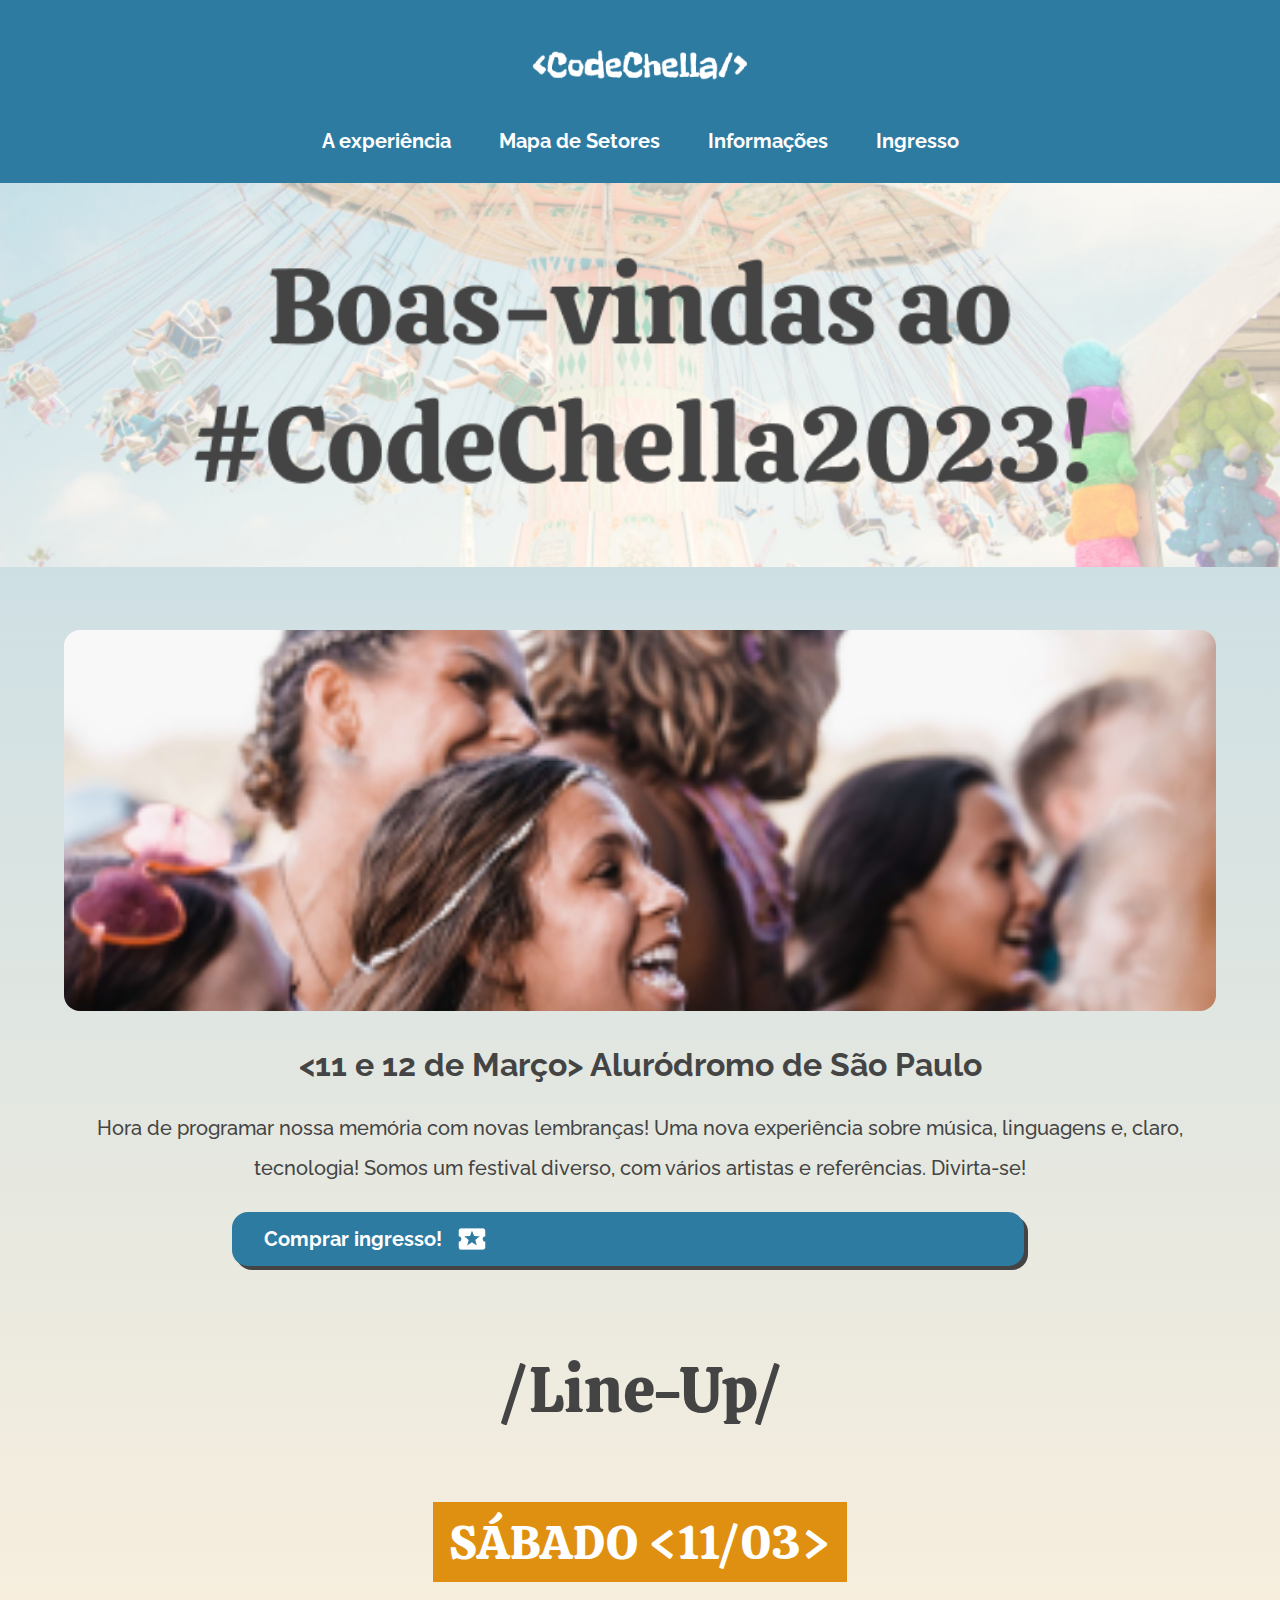
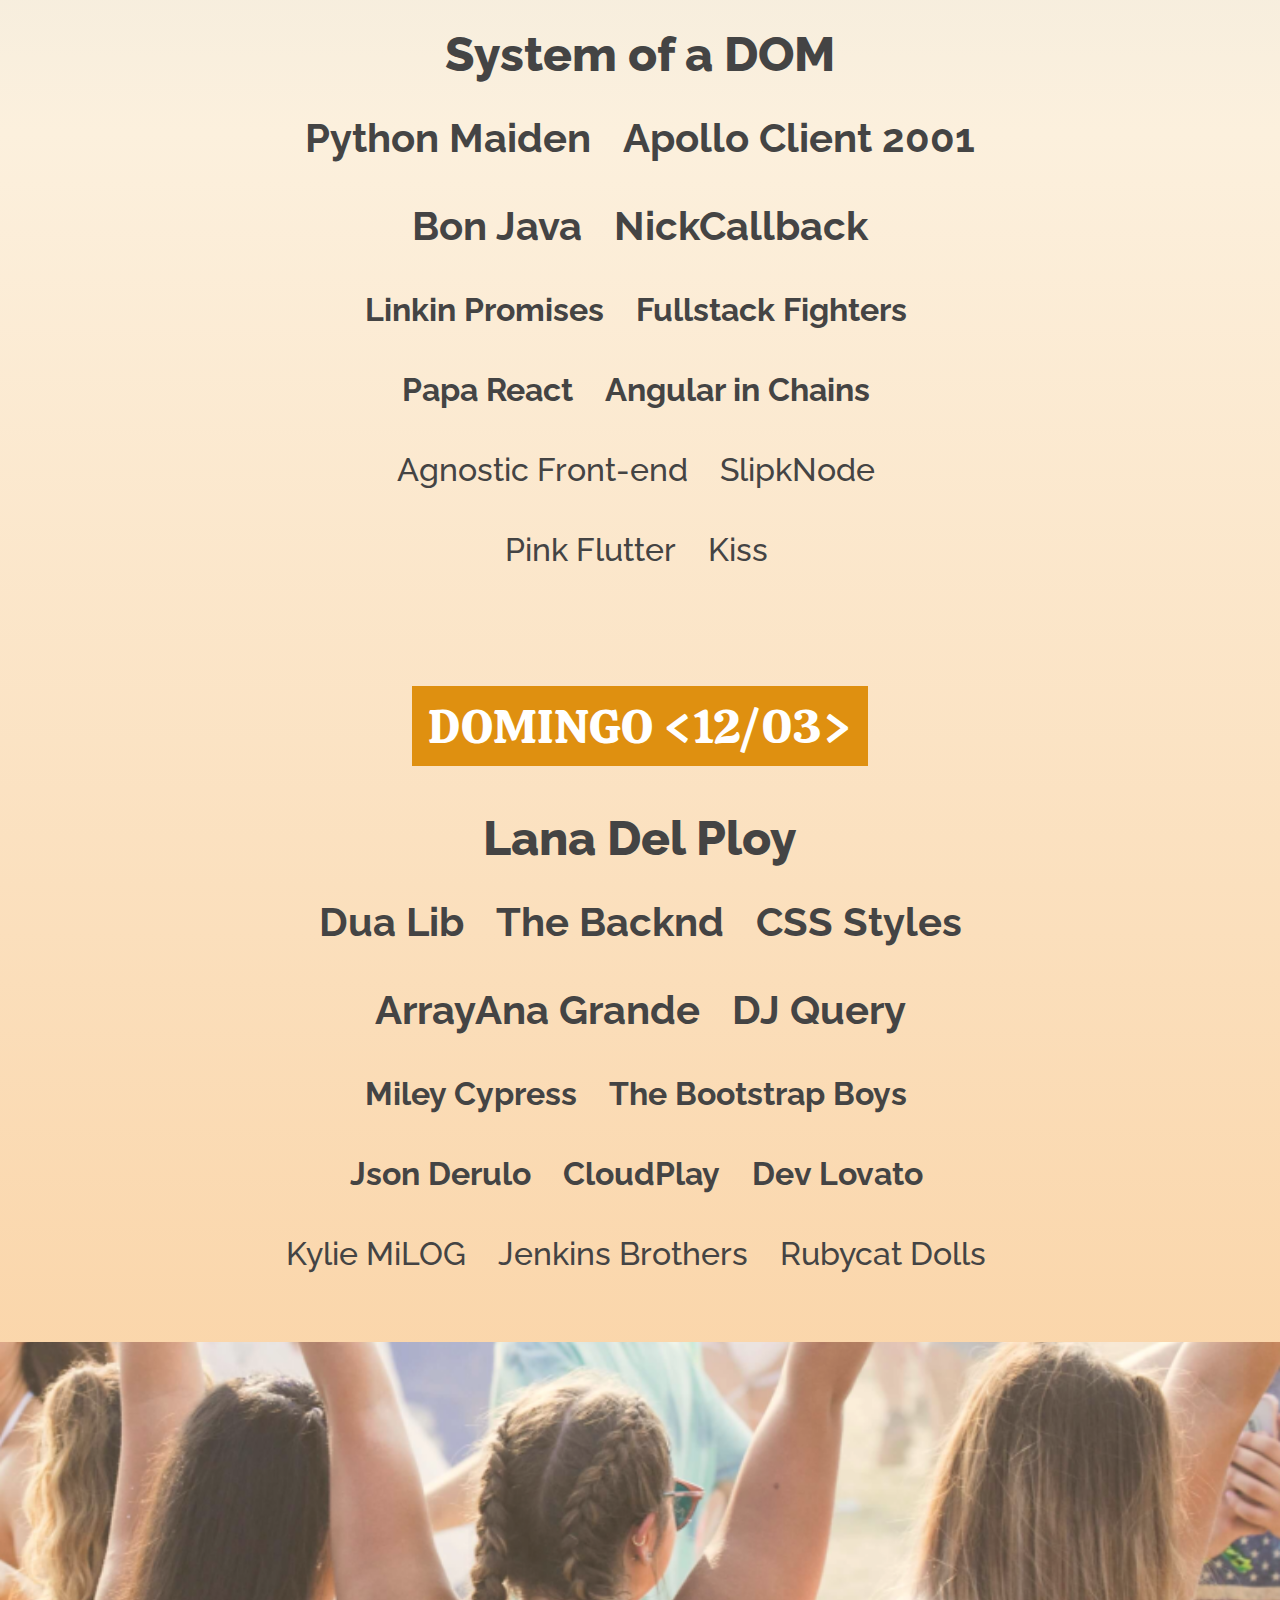
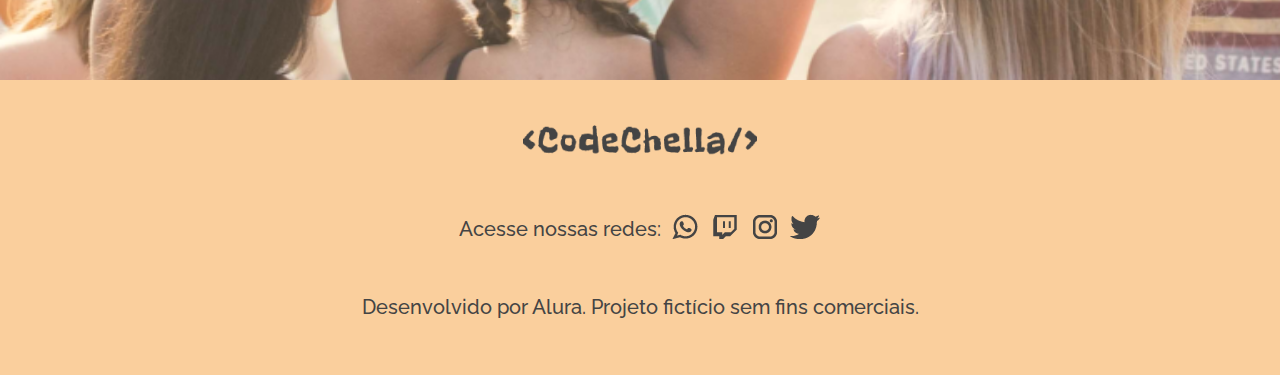
==== index.html @ 3490b11e "Primeiro commit do projeto" ====
<!DOCTYPE html>
<html lang="pt-br">

<head>
    <meta charset="UTF-8">
    <meta http-equiv="X-UA-Compatible" content="IE=edge">
    <meta name="viewport" content="width=device-width, initial-scale=1.0">
    <link href="https://fonts.googleapis.com/css2?family=Calistoga&family=Raleway:wght@500;700;800&display=swap"
        rel="stylesheet">
    <link rel="stylesheet" href="./styles/reset.css">
    <link rel="stylesheet" href="./styles/style.css">
    <title>CodeChella</title>
</head>

<body>
    <header class="cabecalho">
        <section class="cabecalho__container">
            <div class="cabecallho__container__logo">
                <img class="cabecalho__container__logo-img" src="./img/Logo1.png" alt="Logo da CodeChella">
            </div>
            <div class="cabecalho__container__menu">
                <a href="experiencia.html" class="cabecalho__container__menu-link">A experiência</a>
                <a href="setores.html" class="cabecalho__container__menu-link">Mapa de Setores</a>
                <a href="informacoes.html" class="cabecalho__container__menu-link">Informações</a>
                <a href="form_ingresso.html" class="cabecalho__container__menu-link">Ingresso</a>
            </div>
            <div class="cabecalho__container__menuhamburger">
                <input type="checkbox" id="menu" class="cabecalho__container__menuhamburger-botao">
                <label for="menu">
                    <span class="cabecalho__container__menuhamburger-imagem cabecalho__container__imagem"></span>
                </label>
                <ul class="cabecalho__container__menuhamburger__lista-menu">
                    <li class="cabecalho__container__menuhamburger__lista-menu__item">
                        <a href="experiencia.html" class="cabecalho__container__menuhamburger__lista-menu__item-link">A experiência</a>
                    </li>
                    <li class="cabecalho__container__menuhamburger__lista-menu__item">
                        <a href="setores.html" class="cabecalho__container__menuhamburger__lista-menu__item-link">Mapa de Setores</a>
                    </li>
                    <li class="cabecalho__container__menuhamburger__lista-menu__item">
                        <a href="informacoes.html" class="cabecalho__container__menuhamburger__lista-menu__item-link">Informações</a>
                    </li>
                    <li class="cabecalho__container__menuhamburger__lista-menu__item">
                        <a href="form_ingresso.html" class="cabecalho__container__menuhamburger__lista-menu__item-link">Ingresso</a>
                    </li>
                </ul>
            </div>
        </section>
    </header>
    <main class="home">
        <div class="banner">
            <span class="banner__imagem"></span>
        </div>
        <section class="home__data">
            <div clas="home__data__imagem">
                <span class="home__data__imagem-css"></span>
            </div>
            <div class="home__data__contanier">
                <p class="home__data__titulo">
                    <11 e 12 de Março>
                        Aluródromo de São Paulo
                </p>
                <p class="home__data__texto">
                    Hora de programar nossa memória com novas lembranças!
                    Uma nova experiência sobre música, linguagens e, claro, tecnologia! Somos um festival diverso, com
                    vários artistas e referências. Divirta-se!
                </p>
                <div class="home__data__botao">
                    <a class="home__data__botao__link" href="#">Comprar ingresso!</a>
                    <img class="home__data__botao__imagem" src="./img/local_activity.png"
                        alt="figura de estrela do botão">
                </div>
            </div>
        </section>
        <section class="home__atracoes">
            <h1 class="home__atracoes__titulo">/Line-Up/</h1>
            <h3 class="home__atracoes__dia">SÁBADO <11/03></h3>
            <h2 class="home__atracoes__principal">System of a DOM</h2>
            <div class="home__atracoes__bandas_primarias">
                <div class="home__atracoes__bandas_primarias-g1">
                    <h5>Python Maiden</h5>
                    <h5>Apollo Client 2001</h5>
                </div>
                <div class="home__atracoes__bandas_primarias-g2">
                    <h5>Bon Java</h5>
                    <h5>NickCallback</h5>
                </div>
            </div>
            <div class="home__atracoes__bandas_secundarias">
                <div class="home__atracoes__bandas_secundarias-g1">
                    <h6>Linkin Promises</h6>
                    <h6>Fullstack Fighters</h6>
                </div>
                <div class="home__atracoes__bandas_secundarias-g2">
                    <h6>Papa React</h6>
                    <h6>Angular in Chains</h6>
                </div>
            </div>
            <div class="home__atracoes__bandas_terciarias">
                <div class="home__atracoes__bandas_terciarias-g1">
                    <h4>Agnostic Front-end</h4>
                    <h4>SlipkNode</h4>
                </div>
                <div class="home__atracoes__bandas_terciarias-g2">
                    <h4>Pink Flutter</h4>
                    <h4>Kiss</h4>
                </div>
            </div>
        </section>
        <section class="home__atracoes">
            <h3 class="home__atracoes__dia">DOMINGO <12/03></h3>
            <h2 class="home__atracoes__principal home__atracoes__principal-dia2">Lana Del Ploy</h2>
            <div class="home__atracoes__bandas_primarias">
                <div class="home__atracoes__bandas_primarias-g1">
                    <h5>Dua Lib</h5>
                    <h5>The Backnd</h5>
                    <h5>CSS Styles</h5>
                </div>
                <div class="home__atracoes__bandas_primarias-g2">
                    <h5>ArrayAna Grande</h5>
                    <h5>DJ Query</h5>
                </div>
            </div>
            <div class="home__atracoes__bandas_secundarias">
                <div class="home__atracoes__bandas_secundarias-g1">
                    <h6>Miley Cypress</h6>
                    <h6>The Bootstrap Boys</h6>
                </div>
                <div class="home__atracoes__bandas_secundarias-g2">
                    <h6>Json Derulo</h6>
                    <h6>CloudPlay</h6>
                    <h6>Dev Lovato</h6>
                </div>
            </div>
            <div class="home__atracoes__bandas_terciarias">
                <div class="home__atracoes__bandas_terciarias-g1">
                    <h4>Kylie MiLOG</h4>
                    <h4>Jenkins Brothers</h4>
                    <h4>Rubycat Dolls</h4>
                </div>
            </div>
        </section>
        <div>
            <span class="home__banner__inferior"></span>
        </div>
    </main>
    <footer class="rodape">
        <div class="rodape__contanier">
            <img class="rodape__contanier-logo" src="./img/Logo1 2.png" alt="Logo da CodeChella na cor preta">
            <div class="rodape__contanier-redes_sociais">
                <p class="rodape__contanier-texto rodape__contanier-texto-superior">Acesse nossas redes:</p>
                <a class="rodape__contanier-icone" href="#"><img src="./img/Ícones redes socias-18.png"
                        alt="icone do Whatsapp"></a>
                <a class="rodape__contanier-icone" href="#"><img src="./img/Ícones redes socias-19.png"
                        alt="Icone da Twich"></a>
                <a class="rodape__contanier-icone" href="#"><img src="./img/Ícones redes socias-16.png"
                        alt="Icone do Instagram"></a>
                <a class="rodape__contanier-icone" href="#"><img src="./img/Ícones redes socias-17.png"
                        alt="Icone do Twitter"></a>
            </div>
        </div>
        <div class="rodape__contanier__inferior">
            <p class="rodape__contanier-texto rodape__contanier-texto-inferior ">
                Desenvolvido por Alura.
                Projeto fictício sem fins comerciais.
            </p>
        </div> 
    </footer>
</body>

</html>
---- styles/style.css ----
/* Imports */
@import url("cabecalho.css");
@import url("rodape.css");
@import url("main.css");
@import url("experiencia.css");
@import url("setores.css");
@import url("informacoes.css");
@import url("form_ingresso.css");
@import url("ingresso_card.css");

/* Variaveis */
:root {
    /* Colors */
    --azul-escuro: #2E7BA2;
    --azul-claro: #BFDAE6;
    --azul-piscina: #C8DEEF;
    --branco: #FFFFFF;
    --amarelo: #FACF9D;
    --amarelo-claro: #FCF0DD;
    --cinza: #444444;
    --mostarda:#DF9010;
    --azul-medio: #0E7DF1;
    --pink: #FE016E;
    --verde-claro: #01A89E;
    --roxo: #3F51B5;

    /* Fonts */
    --fonte-principal: 'Raleway', sans-serif;
    --fonte-secundaria: 'Calistoga', cursive;

    /* Icons */
    --estrela: 

}

main {
    background: linear-gradient(180deg, var(--azul-claro) 0%, var(--amarelo-claro) 50%, var(--amarelo) 100%);
    font-family: var(--fonte-principal);
    color: var(--cinza);
}
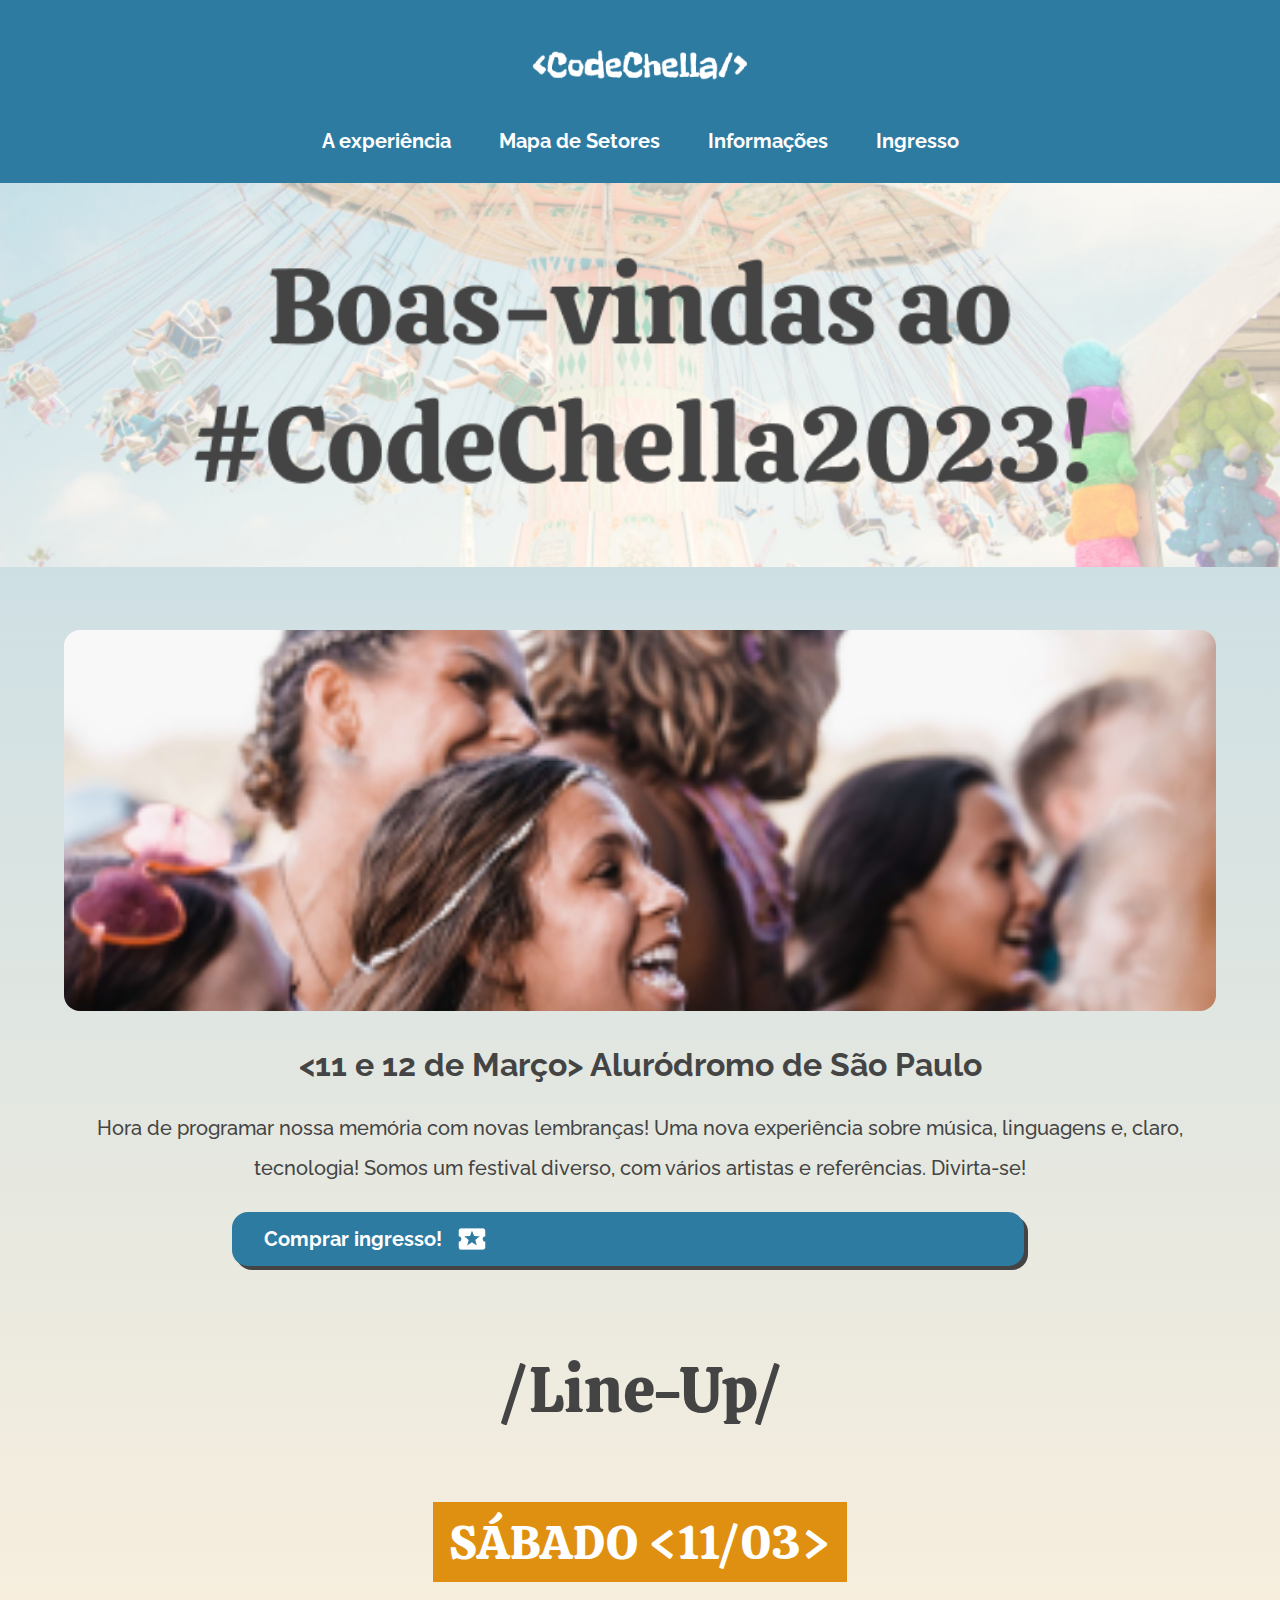
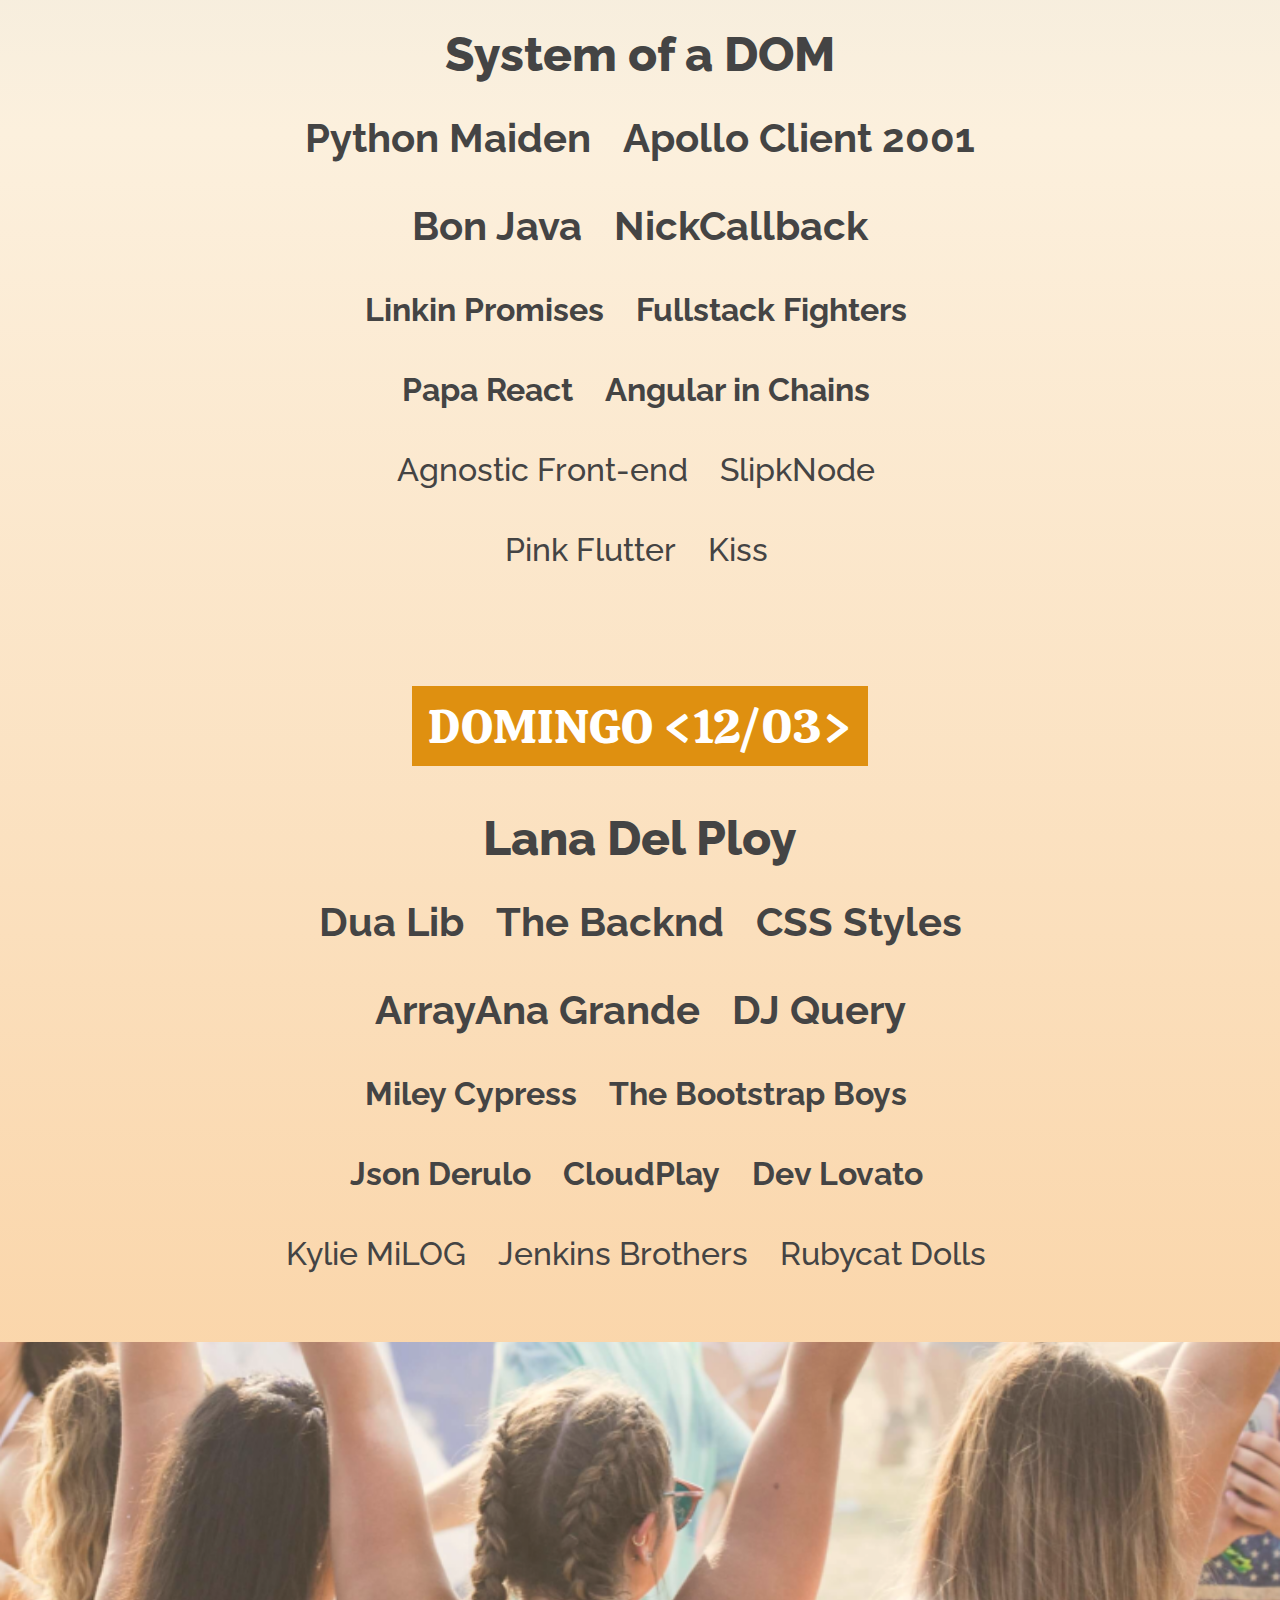
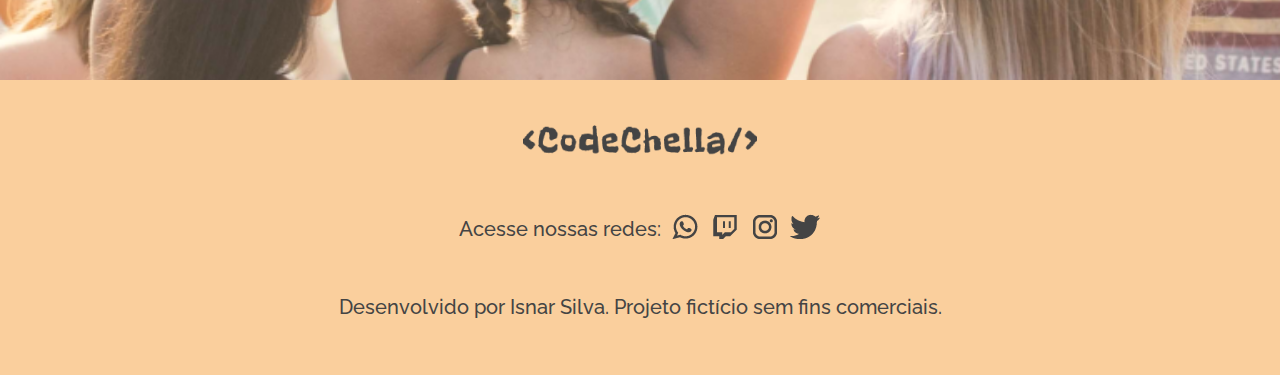
==== commit 5963c1ff: "Rodapé: Alteração do texto desenvolvido por Alura, por desenvolvido por Isnar Silva; form_ingresso: " ====
--- a/index.html
+++ b/index.html
@@ -65,7 +65,7 @@
                     vários artistas e referências. Divirta-se!
                 </p>
                 <div class="home__data__botao">
-                    <a class="home__data__botao__link" href="#">Comprar ingresso!</a>
+                    <a class="home__data__botao__link" href="./form_ingresso.html">Comprar ingresso!</a>
                     <img class="home__data__botao__imagem" src="./img/local_activity.png"
                         alt="figura de estrela do botão">
                 </div>
@@ -160,7 +160,7 @@
         </div>
         <div class="rodape__contanier__inferior">
             <p class="rodape__contanier-texto rodape__contanier-texto-inferior ">
-                Desenvolvido por Alura.
+                Desenvolvido por Isnar Silva.
                 Projeto fictício sem fins comerciais.
             </p>
         </div> 
